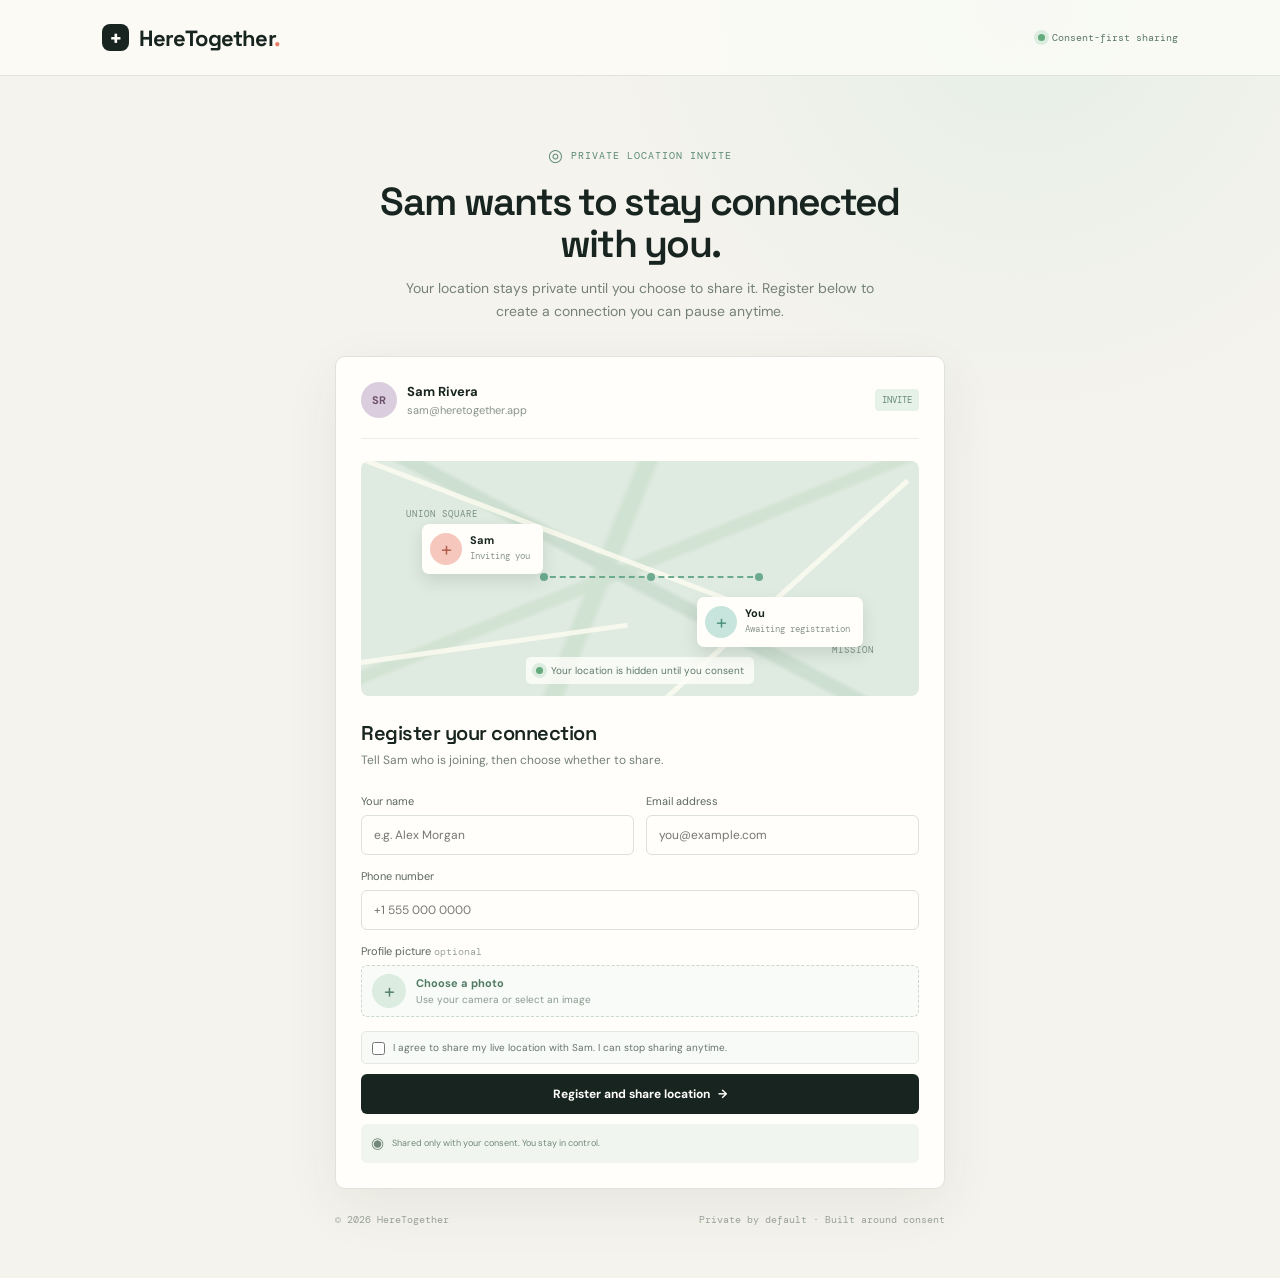
==== index.html @ fe9ed4af "Initial commit" ====
<!doctype html>
<html lang="en">
  <head>
    <meta charset="UTF-8" />
    <meta name="viewport" content="width=device-width, initial-scale=1.0" />
    <meta name="description" content="A private, consent-first way to share your live location." />
    <title>HereTogether - Private location sharing</title>
    <link rel="icon" href="/favicon.svg" type="image/svg+xml" />
    <link rel="preconnect" href="https://fonts.googleapis.com" />
    <link rel="preconnect" href="https://fonts.gstatic.com" crossorigin />
    <link href="https://fonts.googleapis.com/css2?family=DM+Mono:wght@400;500&family=DM+Sans:wght@400;500;600;700&family=Space+Grotesk:wght@500;600;700&display=swap" rel="stylesheet" />
    <link rel="stylesheet" href="styles.css" />
  </head>
  <body>
    <header class="site-header">
      <a class="brand" href="/" aria-label="HereTogether home"><span class="brand-mark">+</span><span>HereTogether<span class="brand-dot">.</span></span></a>
      <span class="security-label"><span class="status-dot"></span> Consent-first sharing</span>
    </header>

    <main class="page-shell">
      <section class="intro" aria-labelledby="page-title">
        <span class="eyebrow"><span class="pin-icon">&#9678;</span> PRIVATE LOCATION INVITE</span>
        <h1 id="page-title">Sam wants to stay connected with you.</h1>
        <p>Your location stays private until you choose to share it. Register below to create a connection you can pause anytime.</p>
      </section>

      <section class="connection-card" aria-label="Location sharing connection">
        <div class="sender-row"><span class="avatar">SR</span><span><strong>Sam Rivera</strong><small>sam@heretogether.app</small></span><span class="invite-badge">INVITE</span></div>

        <div class="location-graphic" id="locationGraphic" aria-label="Illustration of two people connected by a private location link">
          <div class="map-grid"></div><div class="route route-one"></div><div class="route route-two"></div><div class="route route-three"></div>
          <span class="map-label map-label-one">UNION SQUARE</span><span class="map-label map-label-two">MISSION</span>
          <div class="graphic-person sender-person"><span class="graphic-pin">+</span><strong>Sam</strong><small>Inviting you</small></div>
          <div class="connection-line"><span></span><span></span><span></span></div>
          <div class="graphic-person recipient-person"><span class="graphic-pin recipient-pin"><img id="recipientPhoto" alt="Registered person's profile" /><span class="pin-fallback">+</span></span><strong id="graphicName">You</strong><small id="graphicStatus">Awaiting registration</small></div>
          <div class="graphic-caption"><span class="live-pulse"></span><span id="graphicCaption">Your location is hidden until you consent</span></div>
        </div>

        <form id="registrationForm" class="registration-form" novalidate>
          <div class="form-heading"><h2>Register your connection</h2><p>Tell Sam who is joining, then choose whether to share.</p></div>
          <div class="field-row"><label>Your name<input id="fullName" name="fullName" autocomplete="name" placeholder="e.g. Alex Morgan" required /></label><label>Email address<input id="email" name="email" type="email" autocomplete="email" placeholder="you@example.com" required /></label></div>
          <label>Phone number<input id="phone" name="phone" type="tel" autocomplete="tel" placeholder="+1 555 000 0000" required /></label>
          <label class="photo-field">Profile picture <span class="optional">optional</span><input id="photo" name="photo" type="file" accept="image/*" /><span class="photo-picker"><span class="photo-preview" id="photoPreview">+</span><span><strong id="photoLabel">Choose a photo</strong><small>Use your camera or select an image</small></span></span></label>
          <label class="consent-row"><input id="consent" name="consent" type="checkbox" required /><span>I agree to share my live location with Sam. I can stop sharing anytime.</span></label>
          <p class="form-error" id="formError" role="alert"></p>
          <button class="primary-button" type="submit">Register and share location <span>&rarr;</span></button>
          <p class="privacy-note"><span>&#9673;</span> Shared only with your consent. You stay in control.</p>
        </form>

        <div class="connected-state" id="connectedState" hidden>
          <span class="success-mark">&#10003;</span><span class="eyebrow">LOCATION SHARING IS ON</span><h2>You are connected with Sam.</h2><p>Sam can see updates while this sharing page stays open. A mobile app is needed for background updates.</p>
          <div class="connected-details" aria-label="Live sharing status"><span class="connected-avatar" id="connectedAvatar">+</span><span><strong id="connectedName">Your location</strong><small>Visible to Sam while this page is open</small></span><span class="live-label">LIVE</span></div>
          <div class="detected-location"><span class="location-icon">&#9678;</span><span><strong id="locationTitle">Detecting your location...</strong><small id="locationCoordinates">Allow location access to show your place.</small></span></div>
          <div class="safety-controls" aria-label="Safety controls">
            <button class="sos-button" id="sosButton" type="button">Send SOS alert</button>
            <button class="secondary-button" id="checkInButton" type="button">Check in now</button>
            <label class="checkin-select">Automatic check-ins<select id="checkinInterval"><option value="0">Off</option><option value="15">Every 15 minutes</option><option value="30">Every 30 minutes</option><option value="60">Every hour</option></select></label>
            <label class="secondary-button evidence-button" for="evidenceInput">Share emergency evidence<input id="evidenceInput" type="file" accept="image/*" hidden /></label>
          </div>
          <p class="safety-status" id="safetyStatus" role="status"></p>
          <button class="secondary-button" id="stopSharing" type="button">Stop sharing</button>
        </div>
      </section>
      <footer><span>&copy; 2026 HereTogether</span><span>Private by default <span aria-hidden="true">&middot;</span> Built around consent</span></footer>
    </main>
    <script src="script.js?v=20260911-2"></script>
  </body>
</html>
---- styles.css ----
.safety-controls { display: grid; gap: 9px; margin-top: 18px; padding: 13px; border: 1px solid #e2e9e1; border-radius: 7px; background: #f5f8f3; }
.sos-button { width: 100%; padding: 11px; border: 0; border-radius: 6px; color: #fff; background: #b9584d; font-weight: 700; }
.sos-button:hover { background: #963f37; }
.safety-controls .secondary-button { margin: 0; width: 100%; }
.checkin-select { display: flex; align-items: center; justify-content: space-between; gap: 8px; color: #65766b; font-size: 10px; text-align: left; }
.checkin-select select { padding: 6px; border: 1px solid #d4e0d5; border-radius: 5px; color: #557362; background: #fff; font-size: 10px; }
.evidence-button { cursor: pointer; }
.safety-status { min-height: 15px; margin: 10px 0 0; color: #5b856b; font-size: 10px; }
:root { font-family: 'DM Sans', sans-serif; color: #182420; background: #f5f3ed; font-synthesis: none; --ink: #182420; --muted: #748079; --line: #e0e3dc; --paper: #fffefa; --green: #4e9276; --pale-green: #e6f1e8; --coral: #e97862; }
* { box-sizing: border-box; }
body { margin: 0; min-width: 320px; background: radial-gradient(circle at 80% 0%, #e7f0e7 0, transparent 28%), #f5f3ed; }
button, input { font: inherit; } button { cursor: pointer; }
.site-header { height: 76px; padding: 0 max(22px, 8vw); display: flex; justify-content: space-between; align-items: center; border-bottom: 1px solid var(--line); background: rgba(255,254,250,.7); }
.brand { display: flex; align-items: center; gap: 10px; color: var(--ink); text-decoration: none; font: 700 22px 'Space Grotesk'; letter-spacing: -.8px; }.brand-mark { display: grid; place-items: center; width: 27px; height: 27px; border-radius: 8px; color: #fffefa; background: var(--ink); font-size: 22px; line-height: 1; }.brand-dot { color: var(--coral); }.security-label { display: flex; align-items: center; gap: 7px; color: #5c786a; font: 10px 'DM Mono'; }.status-dot, .live-pulse { width: 7px; height: 7px; display: inline-block; border-radius: 50%; background: #63aa7d; box-shadow: 0 0 0 4px #dcecdf; }
.page-shell { width: min(100% - 36px, 610px); margin: auto; padding: 68px 0 28px; }.intro { text-align: center; }.eyebrow { display: inline-flex; align-items: center; gap: 7px; color: #5b8976; font: 10px 'DM Mono'; letter-spacing: 1px; }.pin-icon { font-size: 17px; }.intro h1 { margin: 15px auto 12px; max-width: 570px; font: 600 39px/1.08 'Space Grotesk'; letter-spacing: -1.7px; }.intro > p { max-width: 490px; margin: auto; color: var(--muted); font-size: 14px; line-height: 1.6; }
.connection-card { margin-top: 34px; padding: 25px; border: 1px solid var(--line); border-radius: 10px; background: var(--paper); box-shadow: 0 18px 55px rgba(43,58,49,.07); }.sender-row { display: flex; align-items: center; gap: 10px; padding-bottom: 20px; border-bottom: 1px solid #eceee8; }.avatar { display: grid; place-items: center; width: 36px; height: 36px; border-radius: 50%; background: #dacddd; color: #6e4f6b; font-size: 11px; font-weight: 700; }.sender-row > span:nth-child(2) { display: flex; flex-direction: column; gap: 3px; flex: 1; }.sender-row strong { font-size: 13px; }.sender-row small { color: #89938d; font-size: 11px; }.invite-badge { padding: 5px 7px; color: #698a78; background: var(--pale-green); border-radius: 4px; font: 9px 'DM Mono'; }
.location-graphic { height: 235px; position: relative; overflow: hidden; margin: 22px 0 24px; border-radius: 8px; background: #dfeae0; }.map-grid { position: absolute; inset: 0; opacity: .55; background-image: linear-gradient(28deg, transparent 47%, #bed6c3 48%, #bed6c3 50%, transparent 51%), linear-gradient(112deg, transparent 42%, #c4dcc7 43%, #c4dcc7 45%, transparent 46%), linear-gradient(158deg, transparent 45%, #c8ddc9 46%, #c8ddc9 48%, transparent 49%); }.route { position: absolute; height: 5px; background: #fffdf2; opacity: .8; }.route-one { width: 76%; top: 28%; left: -5%; transform: rotate(21deg); }.route-two { width: 70%; top: 63%; left: 37%; transform: rotate(-42deg); }.route-three { width: 55%; top: 78%; left: -7%; transform: rotate(-8deg); }.map-label { position: absolute; color: #78907f; font: 9px 'DM Mono'; letter-spacing: 1px; }.map-label-one { top: 20%; left: 8%; }.map-label-two { right: 8%; bottom: 17%; }.graphic-person { position: absolute; z-index: 2; display: grid; grid-template-columns: 32px auto; grid-template-rows: 16px 15px; gap: 1px 8px; padding: 9px 13px 9px 8px; border-radius: 7px; background: var(--paper); box-shadow: 0 7px 16px rgba(46,71,56,.13); }.graphic-person .graphic-pin { grid-row: span 2; display: grid; place-items: center; width: 32px; height: 32px; border-radius: 50%; background: #f5c7bd; color: #b45c4d; font-size: 20px; }.graphic-person strong { font-size: 11px; }.graphic-person small { color: #8b968f; font: 9px 'DM Mono'; }.sender-person { top: 27%; left: 11%; }.recipient-person { right: 10%; bottom: 21%; }.recipient-pin { background: #c8e5dd !important; color: #4e9280 !important; }.connection-line { position: absolute; z-index: 1; top: 49%; left: 32%; width: 40%; border-top: 2px dashed #6cab8e; }.connection-line span { position: absolute; top: -5px; width: 8px; height: 8px; border-radius: 50%; background: #6cab8e; }.connection-line span:first-child { left: 0; }.connection-line span:nth-child(2) { left: 48%; }.connection-line span:last-child { right: 0; }.graphic-caption { position: absolute; left: 50%; bottom: 12px; transform: translateX(-50%); display: flex; align-items: center; gap: 8px; width: max-content; padding: 7px 10px; border-radius: 5px; color: #5e786c; background: rgba(255,254,250,.8); font-size: 10px; }
.form-heading { padding-bottom: 12px; }.form-heading h2, .connected-state h2 { margin: 0 0 6px; font: 600 20px 'Space Grotesk'; letter-spacing: -.5px; }.form-heading p, .connected-state > p { margin: 0; color: var(--muted); font-size: 12px; }.field-row { display: grid; grid-template-columns: 1fr 1fr; gap: 12px; }.registration-form label:not(.consent-row) { display: block; margin-top: 14px; color: #5c6861; font-size: 11px; }.registration-form input:not([type="checkbox"]) { display: block; width: 100%; margin-top: 7px; padding: 11px 12px; border: 1px solid #dce1da; border-radius: 6px; outline: none; color: var(--ink); background: #fffefa; font-size: 12px; }.registration-form input:focus { border-color: #83b29a; box-shadow: 0 0 0 3px #edf5ef; }.consent-row { display: flex; align-items: flex-start; gap: 9px; margin: 18px 0 15px; color: #68746d; font-size: 11px; line-height: 1.5; }.consent-row input { accent-color: var(--green); margin: 2px 0 0; }.form-error { min-height: 0; margin: 0 0 10px; color: #b35449; font-size: 11px; }.primary-button, .secondary-button { display: flex; justify-content: center; align-items: center; gap: 8px; width: 100%; padding: 12px; border: 0; border-radius: 6px; color: #fffefa; background: var(--ink); font-size: 12px; font-weight: 700; }.primary-button:hover { background: #3d5047; }.privacy-note { display: flex; gap: 8px; margin: 16px 0 0; padding: 11px; color: #71887a; background: #f1f5ef; border-radius: 6px; font-size: 10px; line-height: 1.5; }.privacy-note span { font-size: 15px; }
.optional { color: #9aa39d; font: 10px 'DM Mono'; }.photo-field { position: relative; }.photo-field > input { position: absolute; width: 1px !important; height: 1px; opacity: 0; }.photo-picker { display: flex; align-items: center; gap: 10px; margin-top: 7px; padding: 8px 10px; border: 1px dashed #cbd8ce; border-radius: 6px; background: #f8fbf7; cursor: pointer; }.photo-picker:hover { border-color: #7dab91; }.photo-picker > span:last-child { display: flex; flex-direction: column; gap: 3px; }.photo-picker strong { color: #527b65; font-size: 11px; }.photo-picker small { color: #8b9990; font-size: 10px; }.photo-preview { display: grid; place-items: center; width: 34px; height: 34px; border-radius: 50%; color: #56816b; background: #dcece0; font-size: 20px; background-position: center; background-size: cover; }.photo-preview.has-photo { color: transparent; }
.connected-state { text-align: center; padding-top: 4px; }.success-mark { display: grid; place-items: center; width: 48px; height: 48px; margin: 0 auto 15px; border-radius: 50%; color: #4a916b; background: #d8eddb; font-size: 24px; }.connected-state .eyebrow { margin-bottom: 12px; }.connected-state > p { margin-bottom: 20px; }.connected-details { display: flex; align-items: center; gap: 10px; padding: 13px; border: 1px solid #dce9de; border-radius: 7px; background: #f0f6ef; text-align: left; }.connected-details > span:nth-child(2) { display: flex; flex-direction: column; gap: 3px; flex: 1; }.connected-details small { color: #6c8b78; font-size: 10px; }.connected-avatar { display: grid; place-items: center; width: 32px; height: 32px; border-radius: 50%; color: #4f9174; background: #d6ebe0; font-weight: 700; background-position: center; background-size: cover; }.connected-avatar.has-photo { color: transparent; }.live-label { color: #4b956d; font: 10px 'DM Mono'; }.secondary-button { width: auto; margin: 18px auto 0; padding: 9px 15px; color: #ad5b50; background: transparent; border: 1px solid #ecd0ca; }.secondary-button:hover { background: #fff3f0; }
.detected-location { display: flex; align-items: center; gap: 10px; margin-top: 10px; padding: 12px 13px; border: 1px solid #e4e6df; border-radius: 7px; text-align: left; }.location-icon { display: grid; place-items: center; width: 28px; height: 28px; border-radius: 50%; color: #5b987d; background: #e4f0e6; font-size: 18px; }.detected-location > span:last-child { display: flex; flex-direction: column; gap: 3px; }.detected-location strong { font-size: 11px; }.detected-location small { color: #87938b; font: 10px 'DM Mono'; }
footer { display: flex; justify-content: space-between; gap: 12px; padding: 24px 0; color: #99a19b; font: 10px 'DM Mono'; }
@media (max-width: 600px) { .site-header { height: 64px; padding: 0 18px; }.brand { font-size: 20px; }.security-label { font-size: 9px; }.page-shell { padding-top: 46px; }.intro h1 { font-size: 31px; }.connection-card { padding: 19px; margin-top: 27px; }.location-graphic { height: 220px; }.sender-person { left: 5%; }.recipient-person { right: 4%; }.graphic-caption { font-size: 9px; }.field-row { grid-template-columns: 1fr; gap: 0; }footer { flex-direction: column; align-items: center; } }

/* Keep consent visible without letting it dominate the form. */
.consent-row { align-items: center; gap: 8px; margin: 14px 0 10px; padding: 8px 10px; border: 1px solid #e3e9e1; border-radius: 5px; background: #f8faf7; font-size: 10px; }.consent-row input { flex: 0 0 auto; }.privacy-note { align-items: center; margin-top: 10px; padding: 8px 10px; font-size: 9px; }.connected-details { padding: 10px 12px; }.detected-location { padding: 9px 12px; }.secondary-button { margin-top: 12px; font-size: 11px; }

.graphic-person .graphic-pin { overflow: hidden; }.graphic-person .graphic-pin img { display: none; width: 100%; height: 100%; object-fit: cover; }.graphic-person .graphic-pin img.has-photo { display: block; }.graphic-person .graphic-pin img.has-photo + .pin-fallback { display: none; }.graphic-caption { max-width: calc(100% - 24px); white-space: nowrap; }
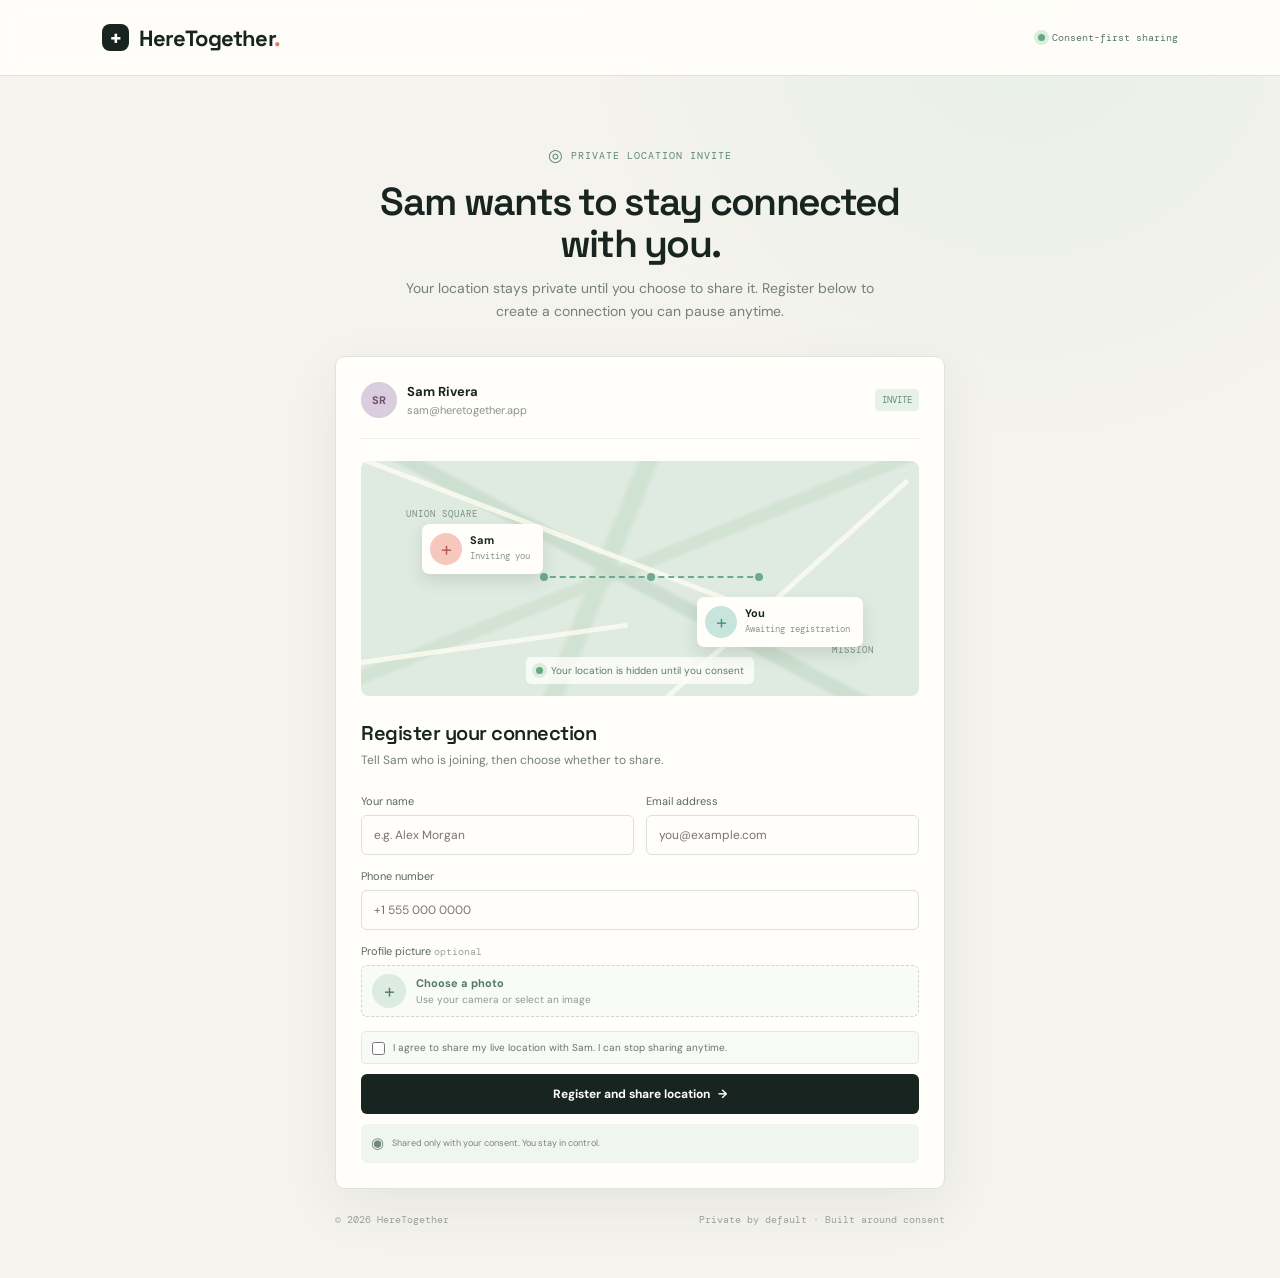
==== commit 000f7660: "Use Render public backend" ====
--- a/index.html
+++ b/index.html
@@ -63,6 +63,6 @@
       </section>
       <footer><span>&copy; 2026 HereTogether</span><span>Private by default <span aria-hidden="true">&middot;</span> Built around consent</span></footer>
     </main>
-    <script src="script.js?v=20260911-2"></script>
+    <script src="script.js?v=20260912-1"></script>
   </body>
 </html>
--- a/styles.css
+++ b/styles.css
@@ -10,9 +10,9 @@
 * { box-sizing: border-box; }
 body { margin: 0; min-width: 320px; background: radial-gradient(circle at 80% 0%, #e7f0e7 0, transparent 28%), #f5f3ed; }
 button, input { font: inherit; } button { cursor: pointer; }
-.site-header { height: 76px; padding: 0 max(22px, 8vw); display: flex; justify-content: space-between; align-items: center; border-bottom: 1px solid var(--line); background: rgba(255,254,250,.7); }
+.site-header { position: fixed; z-index: 10; top: 0; right: 0; left: 0; height: 76px; padding: 0 max(22px, 8vw); display: flex; justify-content: space-between; align-items: center; border-bottom: 1px solid var(--line); background: rgba(255,254,250,.92); -webkit-backdrop-filter: blur(10px); backdrop-filter: blur(10px); }
 .brand { display: flex; align-items: center; gap: 10px; color: var(--ink); text-decoration: none; font: 700 22px 'Space Grotesk'; letter-spacing: -.8px; }.brand-mark { display: grid; place-items: center; width: 27px; height: 27px; border-radius: 8px; color: #fffefa; background: var(--ink); font-size: 22px; line-height: 1; }.brand-dot { color: var(--coral); }.security-label { display: flex; align-items: center; gap: 7px; color: #5c786a; font: 10px 'DM Mono'; }.status-dot, .live-pulse { width: 7px; height: 7px; display: inline-block; border-radius: 50%; background: #63aa7d; box-shadow: 0 0 0 4px #dcecdf; }
-.page-shell { width: min(100% - 36px, 610px); margin: auto; padding: 68px 0 28px; }.intro { text-align: center; }.eyebrow { display: inline-flex; align-items: center; gap: 7px; color: #5b8976; font: 10px 'DM Mono'; letter-spacing: 1px; }.pin-icon { font-size: 17px; }.intro h1 { margin: 15px auto 12px; max-width: 570px; font: 600 39px/1.08 'Space Grotesk'; letter-spacing: -1.7px; }.intro > p { max-width: 490px; margin: auto; color: var(--muted); font-size: 14px; line-height: 1.6; }
+.page-shell { width: min(100% - 36px, 610px); margin: auto; padding: 144px 0 28px; }.intro { text-align: center; }.eyebrow { display: inline-flex; align-items: center; gap: 7px; color: #5b8976; font: 10px 'DM Mono'; letter-spacing: 1px; }.pin-icon { font-size: 17px; }.intro h1 { margin: 15px auto 12px; max-width: 570px; font: 600 39px/1.08 'Space Grotesk'; letter-spacing: -1.7px; }.intro > p { max-width: 490px; margin: auto; color: var(--muted); font-size: 14px; line-height: 1.6; }
 .connection-card { margin-top: 34px; padding: 25px; border: 1px solid var(--line); border-radius: 10px; background: var(--paper); box-shadow: 0 18px 55px rgba(43,58,49,.07); }.sender-row { display: flex; align-items: center; gap: 10px; padding-bottom: 20px; border-bottom: 1px solid #eceee8; }.avatar { display: grid; place-items: center; width: 36px; height: 36px; border-radius: 50%; background: #dacddd; color: #6e4f6b; font-size: 11px; font-weight: 700; }.sender-row > span:nth-child(2) { display: flex; flex-direction: column; gap: 3px; flex: 1; }.sender-row strong { font-size: 13px; }.sender-row small { color: #89938d; font-size: 11px; }.invite-badge { padding: 5px 7px; color: #698a78; background: var(--pale-green); border-radius: 4px; font: 9px 'DM Mono'; }
 .location-graphic { height: 235px; position: relative; overflow: hidden; margin: 22px 0 24px; border-radius: 8px; background: #dfeae0; }.map-grid { position: absolute; inset: 0; opacity: .55; background-image: linear-gradient(28deg, transparent 47%, #bed6c3 48%, #bed6c3 50%, transparent 51%), linear-gradient(112deg, transparent 42%, #c4dcc7 43%, #c4dcc7 45%, transparent 46%), linear-gradient(158deg, transparent 45%, #c8ddc9 46%, #c8ddc9 48%, transparent 49%); }.route { position: absolute; height: 5px; background: #fffdf2; opacity: .8; }.route-one { width: 76%; top: 28%; left: -5%; transform: rotate(21deg); }.route-two { width: 70%; top: 63%; left: 37%; transform: rotate(-42deg); }.route-three { width: 55%; top: 78%; left: -7%; transform: rotate(-8deg); }.map-label { position: absolute; color: #78907f; font: 9px 'DM Mono'; letter-spacing: 1px; }.map-label-one { top: 20%; left: 8%; }.map-label-two { right: 8%; bottom: 17%; }.graphic-person { position: absolute; z-index: 2; display: grid; grid-template-columns: 32px auto; grid-template-rows: 16px 15px; gap: 1px 8px; padding: 9px 13px 9px 8px; border-radius: 7px; background: var(--paper); box-shadow: 0 7px 16px rgba(46,71,56,.13); }.graphic-person .graphic-pin { grid-row: span 2; display: grid; place-items: center; width: 32px; height: 32px; border-radius: 50%; background: #f5c7bd; color: #b45c4d; font-size: 20px; }.graphic-person strong { font-size: 11px; }.graphic-person small { color: #8b968f; font: 9px 'DM Mono'; }.sender-person { top: 27%; left: 11%; }.recipient-person { right: 10%; bottom: 21%; }.recipient-pin { background: #c8e5dd !important; color: #4e9280 !important; }.connection-line { position: absolute; z-index: 1; top: 49%; left: 32%; width: 40%; border-top: 2px dashed #6cab8e; }.connection-line span { position: absolute; top: -5px; width: 8px; height: 8px; border-radius: 50%; background: #6cab8e; }.connection-line span:first-child { left: 0; }.connection-line span:nth-child(2) { left: 48%; }.connection-line span:last-child { right: 0; }.graphic-caption { position: absolute; left: 50%; bottom: 12px; transform: translateX(-50%); display: flex; align-items: center; gap: 8px; width: max-content; padding: 7px 10px; border-radius: 5px; color: #5e786c; background: rgba(255,254,250,.8); font-size: 10px; }
 .form-heading { padding-bottom: 12px; }.form-heading h2, .connected-state h2 { margin: 0 0 6px; font: 600 20px 'Space Grotesk'; letter-spacing: -.5px; }.form-heading p, .connected-state > p { margin: 0; color: var(--muted); font-size: 12px; }.field-row { display: grid; grid-template-columns: 1fr 1fr; gap: 12px; }.registration-form label:not(.consent-row) { display: block; margin-top: 14px; color: #5c6861; font-size: 11px; }.registration-form input:not([type="checkbox"]) { display: block; width: 100%; margin-top: 7px; padding: 11px 12px; border: 1px solid #dce1da; border-radius: 6px; outline: none; color: var(--ink); background: #fffefa; font-size: 12px; }.registration-form input:focus { border-color: #83b29a; box-shadow: 0 0 0 3px #edf5ef; }.consent-row { display: flex; align-items: flex-start; gap: 9px; margin: 18px 0 15px; color: #68746d; font-size: 11px; line-height: 1.5; }.consent-row input { accent-color: var(--green); margin: 2px 0 0; }.form-error { min-height: 0; margin: 0 0 10px; color: #b35449; font-size: 11px; }.primary-button, .secondary-button { display: flex; justify-content: center; align-items: center; gap: 8px; width: 100%; padding: 12px; border: 0; border-radius: 6px; color: #fffefa; background: var(--ink); font-size: 12px; font-weight: 700; }.primary-button:hover { background: #3d5047; }.privacy-note { display: flex; gap: 8px; margin: 16px 0 0; padding: 11px; color: #71887a; background: #f1f5ef; border-radius: 6px; font-size: 10px; line-height: 1.5; }.privacy-note span { font-size: 15px; }
@@ -20,7 +20,7 @@
 .connected-state { text-align: center; padding-top: 4px; }.success-mark { display: grid; place-items: center; width: 48px; height: 48px; margin: 0 auto 15px; border-radius: 50%; color: #4a916b; background: #d8eddb; font-size: 24px; }.connected-state .eyebrow { margin-bottom: 12px; }.connected-state > p { margin-bottom: 20px; }.connected-details { display: flex; align-items: center; gap: 10px; padding: 13px; border: 1px solid #dce9de; border-radius: 7px; background: #f0f6ef; text-align: left; }.connected-details > span:nth-child(2) { display: flex; flex-direction: column; gap: 3px; flex: 1; }.connected-details small { color: #6c8b78; font-size: 10px; }.connected-avatar { display: grid; place-items: center; width: 32px; height: 32px; border-radius: 50%; color: #4f9174; background: #d6ebe0; font-weight: 700; background-position: center; background-size: cover; }.connected-avatar.has-photo { color: transparent; }.live-label { color: #4b956d; font: 10px 'DM Mono'; }.secondary-button { width: auto; margin: 18px auto 0; padding: 9px 15px; color: #ad5b50; background: transparent; border: 1px solid #ecd0ca; }.secondary-button:hover { background: #fff3f0; }
 .detected-location { display: flex; align-items: center; gap: 10px; margin-top: 10px; padding: 12px 13px; border: 1px solid #e4e6df; border-radius: 7px; text-align: left; }.location-icon { display: grid; place-items: center; width: 28px; height: 28px; border-radius: 50%; color: #5b987d; background: #e4f0e6; font-size: 18px; }.detected-location > span:last-child { display: flex; flex-direction: column; gap: 3px; }.detected-location strong { font-size: 11px; }.detected-location small { color: #87938b; font: 10px 'DM Mono'; }
 footer { display: flex; justify-content: space-between; gap: 12px; padding: 24px 0; color: #99a19b; font: 10px 'DM Mono'; }
-@media (max-width: 600px) { .site-header { height: 64px; padding: 0 18px; }.brand { font-size: 20px; }.security-label { font-size: 9px; }.page-shell { padding-top: 46px; }.intro h1 { font-size: 31px; }.connection-card { padding: 19px; margin-top: 27px; }.location-graphic { height: 220px; }.sender-person { left: 5%; }.recipient-person { right: 4%; }.graphic-caption { font-size: 9px; }.field-row { grid-template-columns: 1fr; gap: 0; }footer { flex-direction: column; align-items: center; } }
+@media (max-width: 600px) { .site-header { height: 64px; padding: 0 18px; }.brand { font-size: 20px; }.security-label { font-size: 9px; }.page-shell { padding-top: 110px; }.intro h1 { font-size: 31px; }.connection-card { padding: 19px; margin-top: 27px; }.location-graphic { height: 220px; }.sender-person { left: 5%; }.recipient-person { right: 4%; }.graphic-caption { font-size: 9px; }.field-row { grid-template-columns: 1fr; gap: 0; }footer { flex-direction: column; align-items: center; } }
 
 /* Keep consent visible without letting it dominate the form. */
 .consent-row { align-items: center; gap: 8px; margin: 14px 0 10px; padding: 8px 10px; border: 1px solid #e3e9e1; border-radius: 5px; background: #f8faf7; font-size: 10px; }.consent-row input { flex: 0 0 auto; }.privacy-note { align-items: center; margin-top: 10px; padding: 8px 10px; font-size: 9px; }.connected-details { padding: 10px 12px; }.detected-location { padding: 9px 12px; }.secondary-button { margin-top: 12px; font-size: 11px; }
